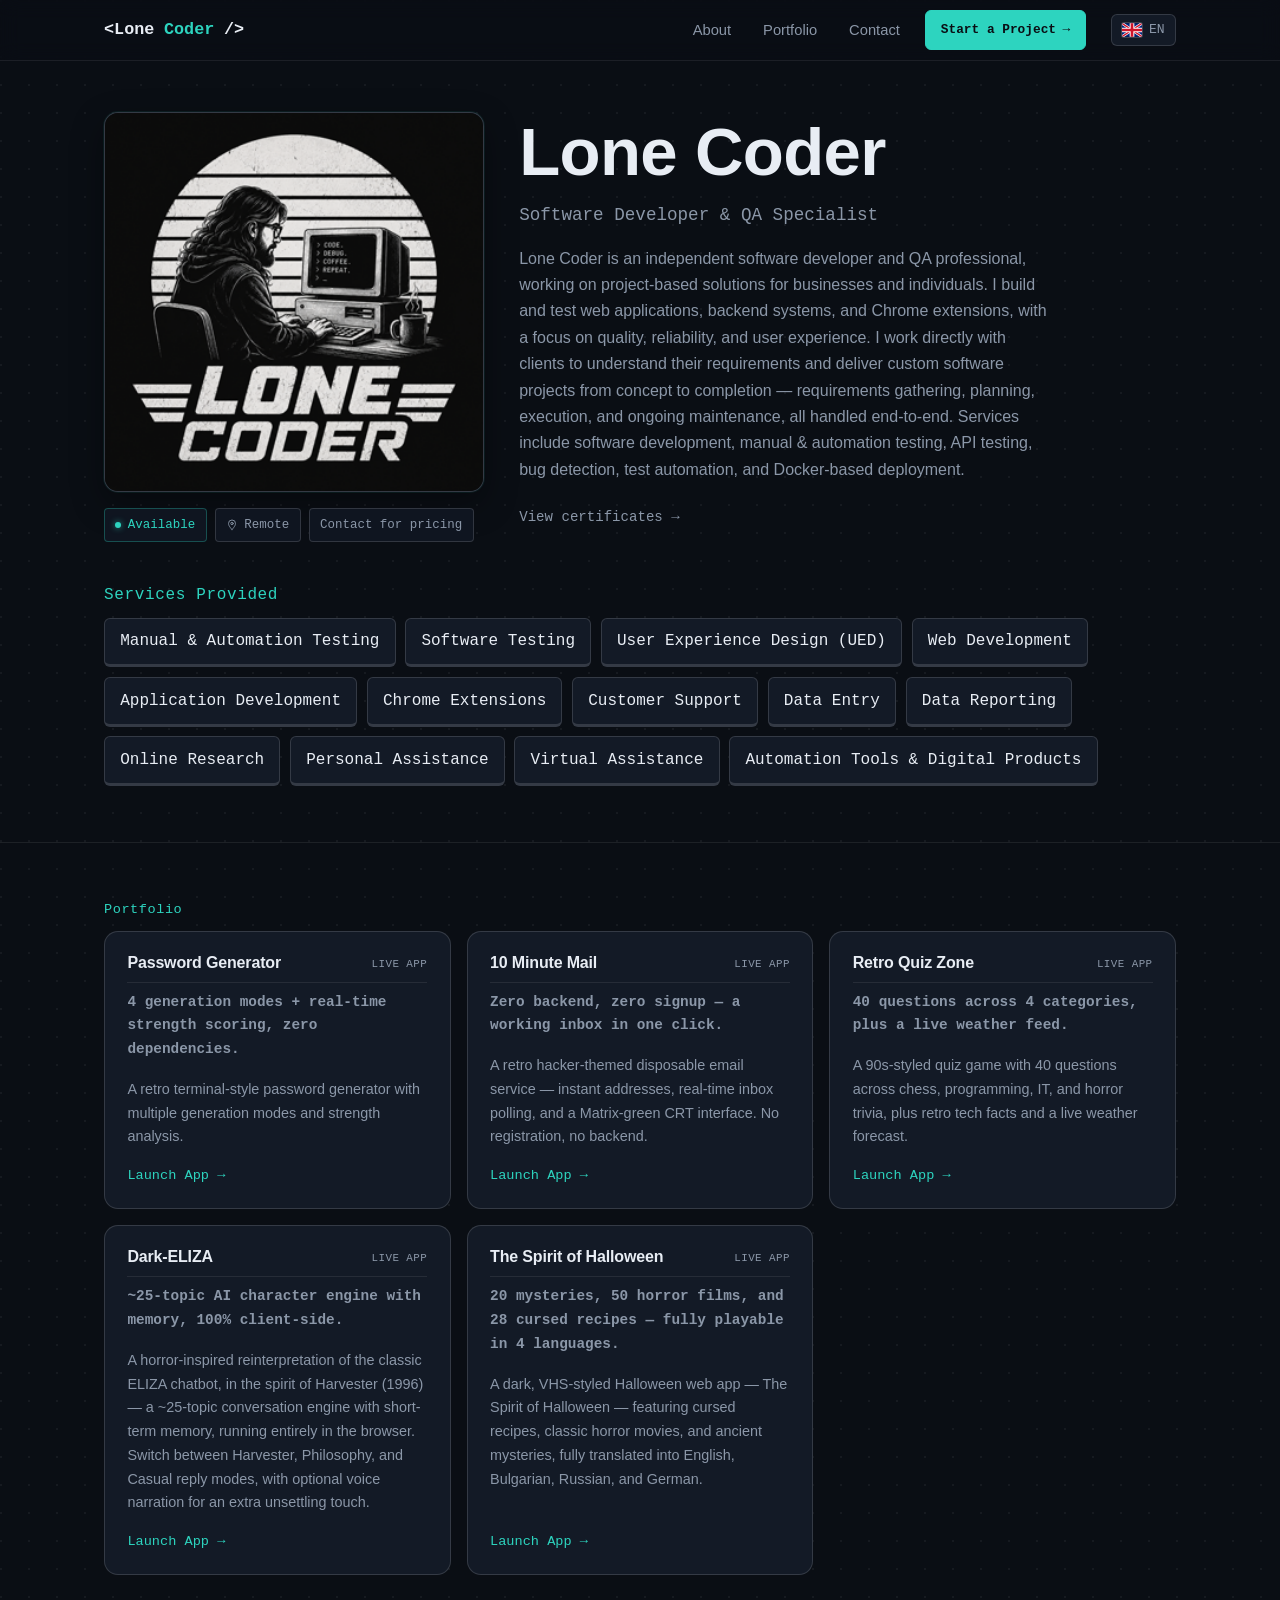
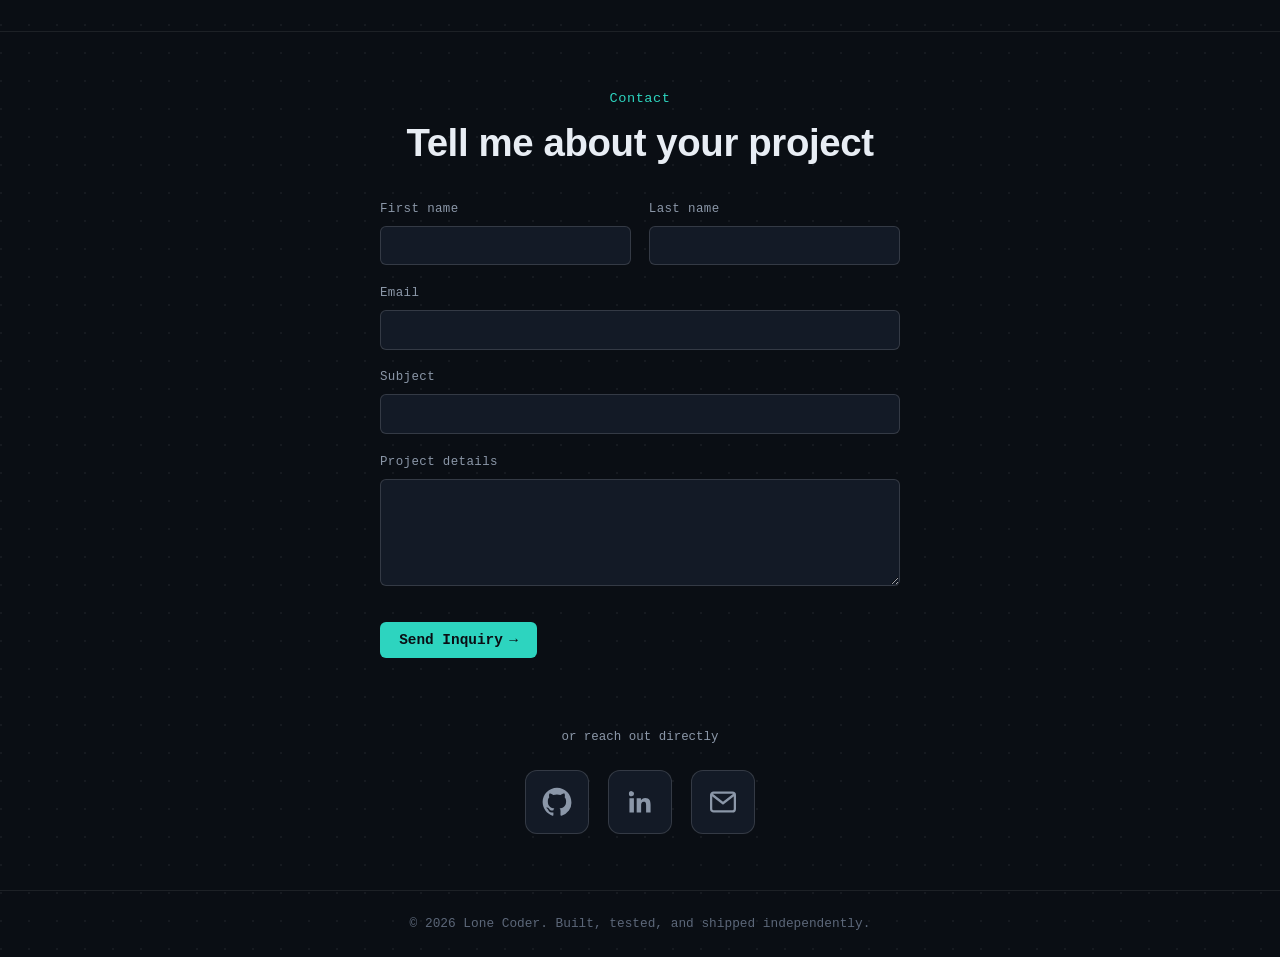
==== index.html @ 43d0682a "Lengthen Dark-ELIZA description for visual balance with other cards Co-Authored-By: Claude Sonnet 5 " ====
<!DOCTYPE html>
<html lang="en">
<head>
<meta charset="UTF-8">
<meta name="viewport" content="width=device-width, initial-scale=1.0">
<meta name="description" content="Lone Coder — self-employed software developer and QA specialist. Manual & automation testing, Chrome extensions, web applications, and custom digital products.">
<title>Lone Coder | Software Developer &amp; QA Specialist</title>
<link rel="icon" type="image/png" href="logo.png">
<link rel="stylesheet" href="style.css">
</head>
<body>

<nav class="navbar" id="navbar">
  <div class="container navbar-inner">
    <a href="#about" class="brand">
      &lt;Lone<span>Coder</span>/&gt;
    </a>
    <div class="navbar-right">
      <ul class="nav-menu" id="navMenu">
        <li><a href="#about" data-i18n="nav_about">About</a></li>
        <li><a href="#portfolio" data-i18n="nav_portfolio">Portfolio</a></li>
        <li><a href="#contact" data-i18n="nav_contact">Contact</a></li>
      </ul>
      <a href="#contact" class="btn-cta nav-cta"><span data-i18n="cta_start">Start a Project</span> &rarr;</a>
      <div class="lang-switch" id="langSwitch">
        <button type="button" class="lang-btn" id="langBtn" aria-haspopup="listbox" aria-expanded="false" data-i18n-aria="aria_lang_switch" aria-label="Change language">
          <span id="langFlag" class="flag-icon"><svg viewBox="0 0 60 40"><rect width="60" height="40" fill="#00247d"/><path d="M0,0 60,40 M60,0 0,40" stroke="#fff" stroke-width="8"/><path d="M0,0 60,40 M60,0 0,40" stroke="#cf142b" stroke-width="4"/><path d="M30,0 30,40 M0,20 60,20" stroke="#fff" stroke-width="14"/><path d="M30,0 30,40 M0,20 60,20" stroke="#cf142b" stroke-width="8"/></svg></span><span id="langCode">EN</span>
        </button>
        <ul class="lang-menu" id="langMenu" role="listbox">
          <li role="option" data-lang="en"><span class="flag-icon"><svg viewBox="0 0 60 40"><rect width="60" height="40" fill="#00247d"/><path d="M0,0 60,40 M60,0 0,40" stroke="#fff" stroke-width="8"/><path d="M0,0 60,40 M60,0 0,40" stroke="#cf142b" stroke-width="4"/><path d="M30,0 30,40 M0,20 60,20" stroke="#fff" stroke-width="14"/><path d="M30,0 30,40 M0,20 60,20" stroke="#cf142b" stroke-width="8"/></svg></span>English</li>
          <li role="option" data-lang="bg"><span class="flag-icon"><svg viewBox="0 0 60 40"><rect width="60" height="13.33" y="0" fill="#fff"/><rect width="60" height="13.33" y="13.33" fill="#00966e"/><rect width="60" height="13.34" y="26.66" fill="#d62612"/></svg></span>Български</li>
          <li role="option" data-lang="ru"><span class="flag-icon"><svg viewBox="0 0 60 40"><rect width="60" height="13.33" y="0" fill="#fff"/><rect width="60" height="13.33" y="13.33" fill="#0039a6"/><rect width="60" height="13.34" y="26.66" fill="#d52b1e"/></svg></span>Русский</li>
          <li role="option" data-lang="de"><span class="flag-icon"><svg viewBox="0 0 60 40"><rect width="60" height="13.33" y="0" fill="#000"/><rect width="60" height="13.33" y="13.33" fill="#dd0000"/><rect width="60" height="13.34" y="26.66" fill="#ffce00"/></svg></span>Deutsch</li>
        </ul>
      </div>
      <button class="hamburger" id="hamburger" aria-label="Toggle menu" aria-expanded="false" data-i18n-aria="aria_toggle_menu">
        <span></span><span></span><span></span>
      </button>
    </div>
  </div>
</nav>

<main>

  <section id="about" class="section about-top">
    <div class="container">
      <div class="about-grid">
        <div class="about-avatar-col">
          <div class="about-avatar" aria-hidden="true">
            <img src="logo.png" alt="" class="logo-mark">
          </div>
          <div class="status-row">
            <span class="status-badge status-live" data-i18n="status_available">Available</span>
            <span class="status-badge"><svg class="status-icon" viewBox="0 0 24 24" fill="none" stroke="currentColor" stroke-width="1.8" stroke-linecap="round" stroke-linejoin="round"><path d="M12 21s7-6.5 7-12a7 7 0 0 0-14 0c0 5.5 7 12 7 12z"/><circle cx="12" cy="9" r="2.4"/></svg><span data-i18n="status_remote">Remote</span></span>
            <span class="status-badge" data-i18n="status_pricing">Contact for pricing</span>
          </div>
        </div>
        <div class="about-text">
          <h1>Lone Coder</h1>
          <p class="role-subtitle" data-i18n="about_role">Software Developer &amp; QA Specialist</p>
          <p data-i18n="about_bio">Lone Coder is an independent software developer and QA professional, working on project-based solutions for businesses and individuals. I build and test web applications, backend systems, and Chrome extensions, with a focus on quality, reliability, and user experience. I work directly with clients to understand their requirements and deliver custom software projects from concept to completion &mdash; requirements gathering, planning, execution, and ongoing maintenance, all handled end-to-end. Services include software development, manual &amp; automation testing, API testing, bug detection, test automation, and Docker-based deployment.</p>
          <a href="https://rebelwithoutacause.github.io/QA_Portfolio/apps/certificates/" target="_blank" rel="noopener" class="text-link"><span data-i18n="about_certs">View certificates</span> &rarr;</a>
        </div>
      </div>

      <div class="key-block">
        <p class="eyebrow" data-i18n="services_eyebrow">Services Provided</p>
        <div class="key-row">
          <span class="key" data-i18n="service_testing">Manual &amp; Automation Testing</span>
          <span class="key" data-i18n="service_software_testing">Software Testing</span>
          <span class="key" data-i18n="service_ued">User Experience Design (UED)</span>
          <span class="key" data-i18n="service_webdev">Web Development</span>
          <span class="key" data-i18n="service_appdev">Application Development</span>
          <span class="key" data-i18n="service_chrome">Chrome Extensions</span>
          <span class="key" data-i18n="service_support">Customer Support</span>
          <span class="key" data-i18n="service_dataentry">Data Entry</span>
          <span class="key" data-i18n="service_datareport">Data Reporting</span>
          <span class="key" data-i18n="service_research">Online Research</span>
          <span class="key" data-i18n="service_personal">Personal Assistance</span>
          <span class="key" data-i18n="service_virtual">Virtual Assistance</span>
          <span class="key" data-i18n="service_automation">Automation Tools &amp; Digital Products</span>
        </div>
      </div>
    </div>
  </section>

  <section id="portfolio" class="section">
    <div class="container">
      <p class="eyebrow" data-i18n="portfolio_eyebrow">Portfolio</p>
      <div class="portfolio-grid">
        <article class="portfolio-card">
          <div class="portfolio-head">
            <h3>Password Generator</h3>
            <span class="portfolio-tag" data-i18n="portfolio_tag">Live App</span>
          </div>
          <p class="portfolio-highlight" data-i18n="p1_highlight">4 generation modes + real-time strength scoring, zero dependencies.</p>
          <p data-i18n="p1_desc">A retro terminal-style password generator with multiple generation modes and strength analysis.</p>
          <a href="https://rebelwithoutacause.github.io/QA_Portfolio/apps/password-generator/" target="_blank" rel="noopener" class="portfolio-link"><span data-i18n="portfolio_launch">Launch App</span> &rarr;</a>
        </article>
        <article class="portfolio-card">
          <div class="portfolio-head">
            <h3>10 Minute Mail</h3>
            <span class="portfolio-tag" data-i18n="portfolio_tag">Live App</span>
          </div>
          <p class="portfolio-highlight" data-i18n="p2_highlight">Zero backend, zero signup — a working inbox in one click.</p>
          <p data-i18n="p2_desc">A retro hacker-themed disposable email service — instant addresses, real-time inbox polling, and a Matrix-green CRT interface. No registration, no backend.</p>
          <a href="https://rebelwithoutacause.github.io/Side-Projects/10minMail/" target="_blank" rel="noopener" class="portfolio-link"><span data-i18n="portfolio_launch">Launch App</span> &rarr;</a>
        </article>
        <article class="portfolio-card">
          <div class="portfolio-head">
            <h3>Retro Quiz Zone</h3>
            <span class="portfolio-tag" data-i18n="portfolio_tag">Live App</span>
          </div>
          <p class="portfolio-highlight" data-i18n="p3_highlight">40 questions across 4 categories, plus a live weather feed.</p>
          <p data-i18n="p3_desc">A 90s-styled quiz game with 40 questions across chess, programming, IT, and horror trivia, plus retro tech facts and a live weather forecast.</p>
          <a href="https://rebelwithoutacause.github.io/RetroApp/BrowserG/" target="_blank" rel="noopener" class="portfolio-link"><span data-i18n="portfolio_launch">Launch App</span> &rarr;</a>
        </article>
        <article class="portfolio-card">
          <div class="portfolio-head">
            <h3>Dark-ELIZA</h3>
            <span class="portfolio-tag" data-i18n="portfolio_tag">Live App</span>
          </div>
          <p class="portfolio-highlight" data-i18n="p4_highlight">~25-topic AI character engine with memory, 100% client-side.</p>
          <p data-i18n="p4_desc">A horror-inspired reinterpretation of the classic ELIZA chatbot, in the spirit of Harvester (1996) — a ~25-topic conversation engine with short-term memory, running entirely in the browser. Switch between Harvester, Philosophy, and Casual reply modes, with optional voice narration for an extra unsettling touch.</p>
          <a href="https://rebelwithoutacause.github.io/QA_Portfolio/apps/dark-eliza/" target="_blank" rel="noopener" class="portfolio-link"><span data-i18n="portfolio_launch">Launch App</span> &rarr;</a>
        </article>
        <article class="portfolio-card">
          <div class="portfolio-head">
            <h3>The Spirit of Halloween</h3>
            <span class="portfolio-tag" data-i18n="portfolio_tag">Live App</span>
          </div>
          <p class="portfolio-highlight" data-i18n="p5_highlight">20 mysteries, 50 horror films, and 28 cursed recipes — fully playable in 4 languages.</p>
          <p data-i18n="p5_desc">A dark, VHS-styled Halloween web app — The Spirit of Halloween — featuring cursed recipes, classic horror movies, and ancient mysteries, fully translated into English, Bulgarian, Russian, and German.</p>
          <a href="https://rebelwithoutacause.github.io/HTTP-Haunted-Tome-of-Terrifying-Programs/" target="_blank" rel="noopener" class="portfolio-link"><span data-i18n="portfolio_launch">Launch App</span> &rarr;</a>
        </article>
      </div>
    </div>
  </section>

  <section id="contact" class="section">
    <div class="container">
      <p class="eyebrow contact-eyebrow" data-i18n="contact_eyebrow">Contact</p>
      <h2 class="contact-heading" data-i18n="contact_heading">Tell me about your project</h2>

      <form id="inquiryForm" class="contact-form" action="https://formspree.io/f/xljrwebg" method="POST">
        <div class="form-grid">
          <div class="form-field">
            <label for="firstName" data-i18n="form_first">First name</label>
            <input type="text" id="firstName" name="firstName" autocomplete="given-name" required>
          </div>
          <div class="form-field">
            <label for="lastName" data-i18n="form_last">Last name</label>
            <input type="text" id="lastName" name="lastName" autocomplete="family-name" required>
          </div>
        </div>
        <div class="form-field">
          <label for="email" data-i18n="form_email">Email</label>
          <input type="email" id="email" name="email" autocomplete="email" required>
        </div>
        <div class="form-field">
          <label for="subject" data-i18n="form_subject">Subject</label>
          <input type="text" id="subject" name="subject" required>
        </div>
        <div class="form-field">
          <label for="message" data-i18n="form_message">Project details</label>
          <textarea id="message" name="message" rows="5" required></textarea>
        </div>
        <input type="text" name="_gotcha" class="hp-field" tabindex="-1" autocomplete="off" aria-hidden="true">
        <div class="g-recaptcha" data-sitekey="6LcrNIctAAAAAPfXkAQgtCOuC6ahcH06RLgvAS9q" data-theme="dark"></div>
        <button type="submit" class="btn-cta"><span data-i18n="form_submit">Send Inquiry</span> &rarr;</button>
        <p class="form-status" id="formStatus" role="status" aria-live="polite"></p>
      </form>

      <p class="contact-divider" data-i18n="contact_divider">or reach out directly</p>
      <div class="contact-row">
        <a href="https://github.com/rebelwithoutacause" target="_blank" rel="noopener" class="icon-btn" aria-label="GitHub" data-i18n-aria="aria_github">
          <svg viewBox="0 0 24 24" fill="currentColor"><path d="M12 .5C5.65.5.5 5.65.5 12c0 5.08 3.29 9.39 7.86 10.91.58.1.79-.25.79-.56 0-.28-.01-1.02-.02-2-3.2.7-3.88-1.54-3.88-1.54-.52-1.33-1.28-1.69-1.28-1.69-1.04-.71.08-.7.08-.7 1.15.08 1.76 1.18 1.76 1.18 1.03 1.75 2.7 1.25 3.36.96.1-.75.4-1.25.73-1.54-2.55-.29-5.24-1.28-5.24-5.7 0-1.26.45-2.29 1.18-3.09-.12-.29-.51-1.46.11-3.05 0 0 .96-.31 3.15 1.18a10.9 10.9 0 0 1 5.74 0c2.19-1.49 3.15-1.18 3.15-1.18.62 1.59.23 2.76.11 3.05.74.8 1.18 1.83 1.18 3.09 0 4.43-2.69 5.41-5.25 5.69.41.36.78 1.07.78 2.16 0 1.56-.01 2.82-.01 3.2 0 .31.21.67.8.56A10.52 10.52 0 0 0 23.5 12c0-6.35-5.15-11.5-11.5-11.5z"/></svg>
        </a>
        <a href="https://www.linkedin.com/company/lone-coder/?viewAsMember=true" target="_blank" rel="noopener" class="icon-btn" aria-label="LinkedIn" data-i18n-aria="aria_linkedin">
          <svg viewBox="0 0 24 24" fill="currentColor"><path d="M20.45 20.45h-3.56v-5.57c0-1.33-.02-3.03-1.85-3.03-1.85 0-2.14 1.45-2.14 2.94v5.66H9.34V9h3.42v1.56h.05c.48-.9 1.64-1.85 3.38-1.85 3.61 0 4.28 2.38 4.28 5.47v6.27zM5.34 7.43a2.07 2.07 0 1 1 0-4.13 2.07 2.07 0 0 1 0 4.13zM7.12 20.45H3.56V9h3.56v11.45z"/></svg>
        </a>
        <div class="email-btn-wrap">
          <button type="button" class="icon-btn" id="emailBtn" aria-label="Copy email address" data-i18n-aria="aria_copy_email">
            <svg viewBox="0 0 24 24" fill="none" stroke="currentColor" stroke-width="1.8" stroke-linecap="round" stroke-linejoin="round"><rect x="2.5" y="4.5" width="19" height="15" rx="2"/><path d="m3 6 9 7 9-7"/></svg>
          </button>
          <span class="email-reveal" id="emailReveal" aria-live="polite"></span>
        </div>
      </div>
    </div>
  </section>

</main>

<footer class="footer">
  <div class="container">
    <p data-i18n="footer_text">&copy; 2026 Lone Coder. Built, tested, and shipped independently.</p>
  </div>
</footer>

<script src="https://www.google.com/recaptcha/api.js" async defer></script>
<script src="i18n.js"></script>
<script src="script.js"></script>
</body>
</html>
---- style.css ----
*{ margin:0; padding:0; box-sizing:border-box; }

:root{
  --bg:#0a0e14;
  --bg-elevated:#0f1520;
  --bg-card:#131a26;
  --text:#e8edf4;
  --text-dim:#8b97a8;
  --accent:#2dd4bf;
  --accent-hover:#5eead4;
  --border:rgba(255,255,255,.08);
  --border-strong:rgba(255,255,255,.14);

  --font-main:"Segoe UI", "Helvetica Neue", Arial, sans-serif;
  --font-mono:Consolas, "Courier New", monospace;
}

html{ scroll-behavior:smooth; }

body{
  background-color:var(--bg);
  background-image:
    radial-gradient(circle at 1px 1px, rgba(255,255,255,.05) 1px, transparent 0);
  background-size:28px 28px;
  color:var(--text);
  font-family:var(--font-main);
  line-height:1.65;
  font-size:16px;
}

h1,h2,h3{ font-family:var(--font-main); font-weight:700; line-height:1.2; letter-spacing:-.01em; text-wrap:balance; }
h1{ font-size:clamp(2.6rem,6vw,4.2rem); }
h2{ font-size:clamp(1.8rem,3.4vw,2.4rem); }
h3{ font-size:1.15rem; }

a{ color:var(--accent); text-decoration:none; transition:color .2s ease; }
a:hover{ color:var(--accent-hover); }

.container{ max-width:1120px; margin:0 auto; padding:0 1.5rem; }

.eyebrow{
  font-family:var(--font-mono);
  color:var(--accent);
  font-size:.85rem;
  letter-spacing:.04em;
  margin-bottom:.6rem;
}

/* ---------- navbar ---------- */
.navbar{
  position:fixed; top:0; left:0; right:0; z-index:100;
  background:rgba(10,14,20,.85);
  backdrop-filter:blur(10px);
  border-bottom:1px solid var(--border);
}
.navbar-inner{ display:flex; align-items:center; justify-content:space-between; height:60px; }
.navbar-right{ display:flex; align-items:center; gap:1.6rem; }
.brand{
  display:flex;
  align-items:center;
  gap:.6rem;
  font-family:var(--font-mono);
  font-weight:700;
  font-size:1.05rem;
  color:var(--text);
}
.brand span{ color:var(--accent); }
.brand:hover{ color:var(--text); }

.nav-menu{ list-style:none; display:flex; gap:2rem; }
.nav-menu a{ color:var(--text-dim); font-size:.92rem; }
.nav-menu a:hover{ color:var(--text); }

.hamburger{
  display:none; flex-direction:column; gap:5px;
  background:none; border:none; cursor:pointer; padding:.4rem;
}
.hamburger span{ width:22px; height:2px; background:var(--text); display:block; transition:transform .25s ease, opacity .25s ease; }
.hamburger[aria-expanded="true"] span:nth-child(1){ transform:translateY(7px) rotate(45deg); }
.hamburger[aria-expanded="true"] span:nth-child(2){ opacity:0; }
.hamburger[aria-expanded="true"] span:nth-child(3){ transform:translateY(-7px) rotate(-45deg); }

/* ---------- sections ---------- */
.section{ padding:3.5rem 0; border-bottom:1px solid var(--border); }
.section-alt{ background:var(--bg-elevated); }

/* ---------- about ---------- */
.about-top{ padding-top:7rem; }
.role-subtitle{
  font-family:var(--font-mono);
  color:var(--text-dim);
  font-size:1.1rem;
  margin:.5rem 0 1rem;
}
.about-grid{
  display:grid;
  grid-template-columns:380px 1fr;
  gap:2.2rem;
  align-items:start;
}
.about-avatar-col{ display:flex; flex-direction:column; gap:1rem; }
.about-avatar{
  width:380px; height:380px;
  border:1px solid var(--border-strong);
  border-radius:14px;
  background:var(--bg-card);
  overflow:hidden;
  box-shadow:0 0 0 1px rgba(45,212,191,.08), 0 12px 32px rgba(0,0,0,.35);
}
.logo-mark{
  width:100%;
  height:100%;
  object-fit:cover;
  display:block;
}
.about-text p{ color:var(--text-dim); margin-bottom:1rem; max-width:60ch; }
.about-text p:last-child{ margin-bottom:0; }

.about-actions{ display:flex; flex-wrap:wrap; align-items:center; gap:1.4rem; margin-top:.6rem; }
.about-actions .text-link{ margin-top:0; }
.btn-cta{
  display:inline-flex; align-items:center; gap:.4rem;
  font-family:var(--font-mono); font-weight:700; font-size:.9rem;
  color:var(--bg); background:var(--accent);
  border:1px solid var(--accent);
  border-radius:6px;
  padding:.65rem 1.2rem;
  transition:background .2s ease, border-color .2s ease, transform .2s ease;
}
.btn-cta:hover{ background:var(--accent-hover); border-color:var(--accent-hover); color:var(--bg); transform:translateY(-2px); }
.nav-cta{ font-size:.8rem; padding:.5rem .9rem; }

.lang-switch{ position:relative; }
.lang-btn{
  display:flex; align-items:center; gap:.4rem;
  font-family:var(--font-mono); font-size:.82rem; color:var(--text-dim);
  background:var(--bg-card); border:1px solid var(--border-strong); border-radius:6px;
  padding:.45rem .65rem; cursor:pointer;
  transition:border-color .2s ease, color .2s ease;
}
.lang-btn:hover{ border-color:var(--accent); color:var(--accent); }
.lang-menu{
  position:absolute; top:calc(100% + .5rem); right:0;
  min-width:160px; list-style:none;
  background:var(--bg-elevated); border:1px solid var(--border-strong); border-radius:8px;
  padding:.4rem; z-index:50;
  opacity:0; visibility:hidden; transform:translateY(-6px);
  transition:opacity .15s ease, transform .15s ease, visibility .15s ease;
}
.lang-menu.active{ opacity:1; visibility:visible; transform:translateY(0); }
.lang-menu li{
  display:flex; align-items:center; gap:.6rem;
  font-family:var(--font-mono); font-size:.85rem; color:var(--text-dim);
  padding:.55rem .65rem; border-radius:5px; cursor:pointer;
}
.flag-icon{ display:inline-flex; flex-shrink:0; width:20px; height:14px; border-radius:2px; overflow:hidden; box-shadow:0 0 0 1px rgba(255,255,255,.18); }
.flag-icon svg{ width:100%; height:100%; display:block; }
.lang-menu li .flag-icon{ width:22px; height:15px; }
.lang-menu li:hover{ background:var(--bg-card); color:var(--text); }
.lang-menu li.active{ color:var(--accent); }

.status-row{ display:flex; flex-wrap:wrap; gap:.5rem; }
.status-badge{
  display:inline-flex;
  align-items:center;
  gap:.4rem;
  font-family:var(--font-mono);
  font-size:.78rem;
  color:var(--text-dim);
  border:1px solid var(--border-strong);
  background:var(--bg-elevated);
  padding:.35rem .65rem;
  border-radius:4px;
}
.status-icon{ width:12px; height:12px; flex-shrink:0; }
.status-badge.status-live{ color:var(--accent); border-color:rgba(45,212,191,.3); }
.status-badge.status-live::before{
  content:'';
  width:6px; height:6px;
  border-radius:50%;
  background:var(--accent);
  box-shadow:0 0 6px rgba(45,212,191,.7);
}

.text-link{
  display:inline-block;
  margin-top:.4rem;
  font-family:var(--font-mono);
  font-size:.88rem;
  color:var(--text-dim);
  border-bottom:1px solid transparent;
}
.text-link:hover{ color:var(--accent); border-bottom-color:var(--accent); }

/* ---------- services provided (keycap tags) ---------- */
.key-block{ margin-top:2.5rem; }
.key-block .eyebrow{ font-size:1rem; }
.key-row{ display:flex; flex-wrap:wrap; gap:.6rem; }
.key{
  font-family:var(--font-mono);
  font-size:1rem;
  color:var(--text);
  background:var(--bg-card);
  border:1px solid var(--border-strong);
  border-bottom:3px solid var(--border-strong);
  border-radius:6px;
  padding:.6rem .95rem;
  transition:transform .12s ease, border-bottom-width .12s ease, margin-top .12s ease;
}
.key:hover{
  border-color:var(--accent);
  border-bottom-color:var(--accent);
  transform:translateY(1px);
  border-bottom-width:1px;
  margin-top:2px;
}

/* ---------- contact ---------- */
.contact-eyebrow{ text-align:center; }
.contact-heading{ text-align:center; margin-bottom:2rem; }

.contact-form{ max-width:520px; margin:0 auto; display:flex; flex-direction:column; gap:1.1rem; }
.form-grid{ display:grid; grid-template-columns:1fr 1fr; gap:1.1rem; }
.form-field{ display:flex; flex-direction:column; gap:.4rem; }
.form-field label{
  font-family:var(--font-mono); font-size:.78rem; color:var(--text-dim); letter-spacing:.03em;
}
.form-field input, .form-field textarea{
  font-family:var(--font-main); font-size:.95rem; color:var(--text);
  background:var(--bg-card);
  border:1px solid var(--border-strong); border-radius:6px;
  padding:.65rem .8rem;
  resize:vertical;
  transition:border-color .2s ease;
}
.form-field input:focus, .form-field textarea:focus{ outline:none; border-color:var(--accent); }
.hp-field{ position:absolute; left:-9999px; width:1px; height:1px; opacity:0; }
.contact-form .btn-cta{ align-self:flex-start; border:none; cursor:pointer; }
.form-status{ font-family:var(--font-mono); font-size:.82rem; color:var(--text-dim); min-height:1.2em; }
.form-status.success{ color:var(--accent); }
.form-status.error{ color:#f87171; }

.contact-divider{
  text-align:center; max-width:520px; margin:2.2rem auto 1.4rem;
  font-family:var(--font-mono); font-size:.78rem; color:var(--text-dim);
}
.contact-row{ display:flex; align-items:center; justify-content:center; gap:1.2rem; }
.email-btn-wrap{ position:relative; display:flex; align-items:center; }
.icon-btn{
  display:flex; align-items:center; justify-content:center;
  width:64px; height:64px;
  border:1px solid var(--border-strong);
  border-radius:12px;
  background:var(--bg-card);
  color:var(--text-dim);
  cursor:pointer;
  transition:border-color .2s ease, color .2s ease, transform .2s ease;
}
.icon-btn svg{ width:30px; height:30px; }
.icon-btn:hover{ border-color:var(--accent); color:var(--accent); transform:translateY(-2px); }
.email-reveal{
  position:absolute; left:calc(100% + .8rem); top:50%; transform:translateY(-50%);
  font-family:var(--font-mono); font-size:.82rem; color:var(--accent);
  white-space:nowrap;
  opacity:0; pointer-events:none;
  transition:opacity .2s ease;
}
.email-reveal.visible{ opacity:1; }

/* ---------- portfolio ---------- */
.portfolio-grid{ display:grid; grid-template-columns:repeat(auto-fit,minmax(260px,1fr)); gap:1rem; }
.portfolio-card{
  display:flex;
  flex-direction:column;
  border:1px solid var(--border-strong);
  border-radius:14px;
  padding:1.3rem 1.4rem;
  background:var(--bg-card);
  transition:border-color .2s ease, transform .2s ease, box-shadow .2s ease;
}
.portfolio-card:hover{
  border-color:var(--accent);
  transform:translateY(-3px);
  box-shadow:0 10px 24px rgba(0,0,0,.3);
}
.portfolio-card.placeholder{ border-style:dashed; }
.portfolio-head{
  display:flex; justify-content:space-between; align-items:flex-start; gap:.8rem;
  margin-bottom:.5rem;
  padding-bottom:.5rem;
  border-bottom:1px solid var(--border);
}
.portfolio-head h3{ font-size:1rem; }
.portfolio-tag{
  font-family:var(--font-mono);
  font-size:.68rem;
  letter-spacing:.04em;
  text-transform:uppercase;
  color:var(--text-dim);
  white-space:nowrap;
  padding-top:.2rem;
}
.portfolio-highlight{ font-family:var(--font-mono); font-weight:700; font-size:.78rem; color:var(--accent); margin-bottom:.6rem; }
.portfolio-card p{ color:var(--text-dim); font-size:.9rem; margin-bottom:1rem; }
.portfolio-link{ font-family:var(--font-mono); font-size:.85rem; margin-top:auto; }
.portfolio-link.muted{ color:var(--text-dim); }

/* ---------- footer ---------- */
.footer{ padding:1.4rem 0; }
.footer p{ font-family:var(--font-mono); font-size:.8rem; color:var(--text-dim); text-align:center; margin-bottom:.4rem; }
.footer p:last-child{ margin-bottom:0; color:#5c6779; }
.footer a{ color:var(--text-dim); }
.footer a:hover{ color:var(--accent); }

/* ---------- responsive ---------- */
@media (max-width:900px){
  .nav-menu{
    position:fixed; top:64px; left:0; right:0;
    background:var(--bg-elevated);
    border-bottom:1px solid var(--border);
    flex-direction:column; gap:0;
    padding:.5rem 0;
    transform:translateY(-8px);
    opacity:0; visibility:hidden;
    transition:opacity .2s ease, transform .2s ease, visibility .2s ease;
  }
  .nav-menu.active{ opacity:1; visibility:visible; transform:translateY(0); }
  .nav-menu li{ width:100%; }
  .nav-menu a{ display:block; padding:.9rem 1.5rem; }
  .hamburger{ display:flex; }
  .navbar-right{ gap:.9rem; }
}

@media (max-width:700px){
  .about-top{ padding-top:5.5rem; }
  .about-grid{ grid-template-columns:1fr; }
  .about-avatar{ width:260px; height:260px; }
}

@media (max-width:480px){
  .nav-cta{ font-size:.72rem; padding:.42rem .7rem; }
  .form-grid{ grid-template-columns:1fr; }
  .g-recaptcha{ transform:scale(.87); transform-origin:left top; }
  .navbar-right{ gap:.5rem; }
  .lang-btn{ padding:.4rem .5rem; }
  #langCode{ display:none; }
  .lang-menu{ right:auto; left:0; }
}
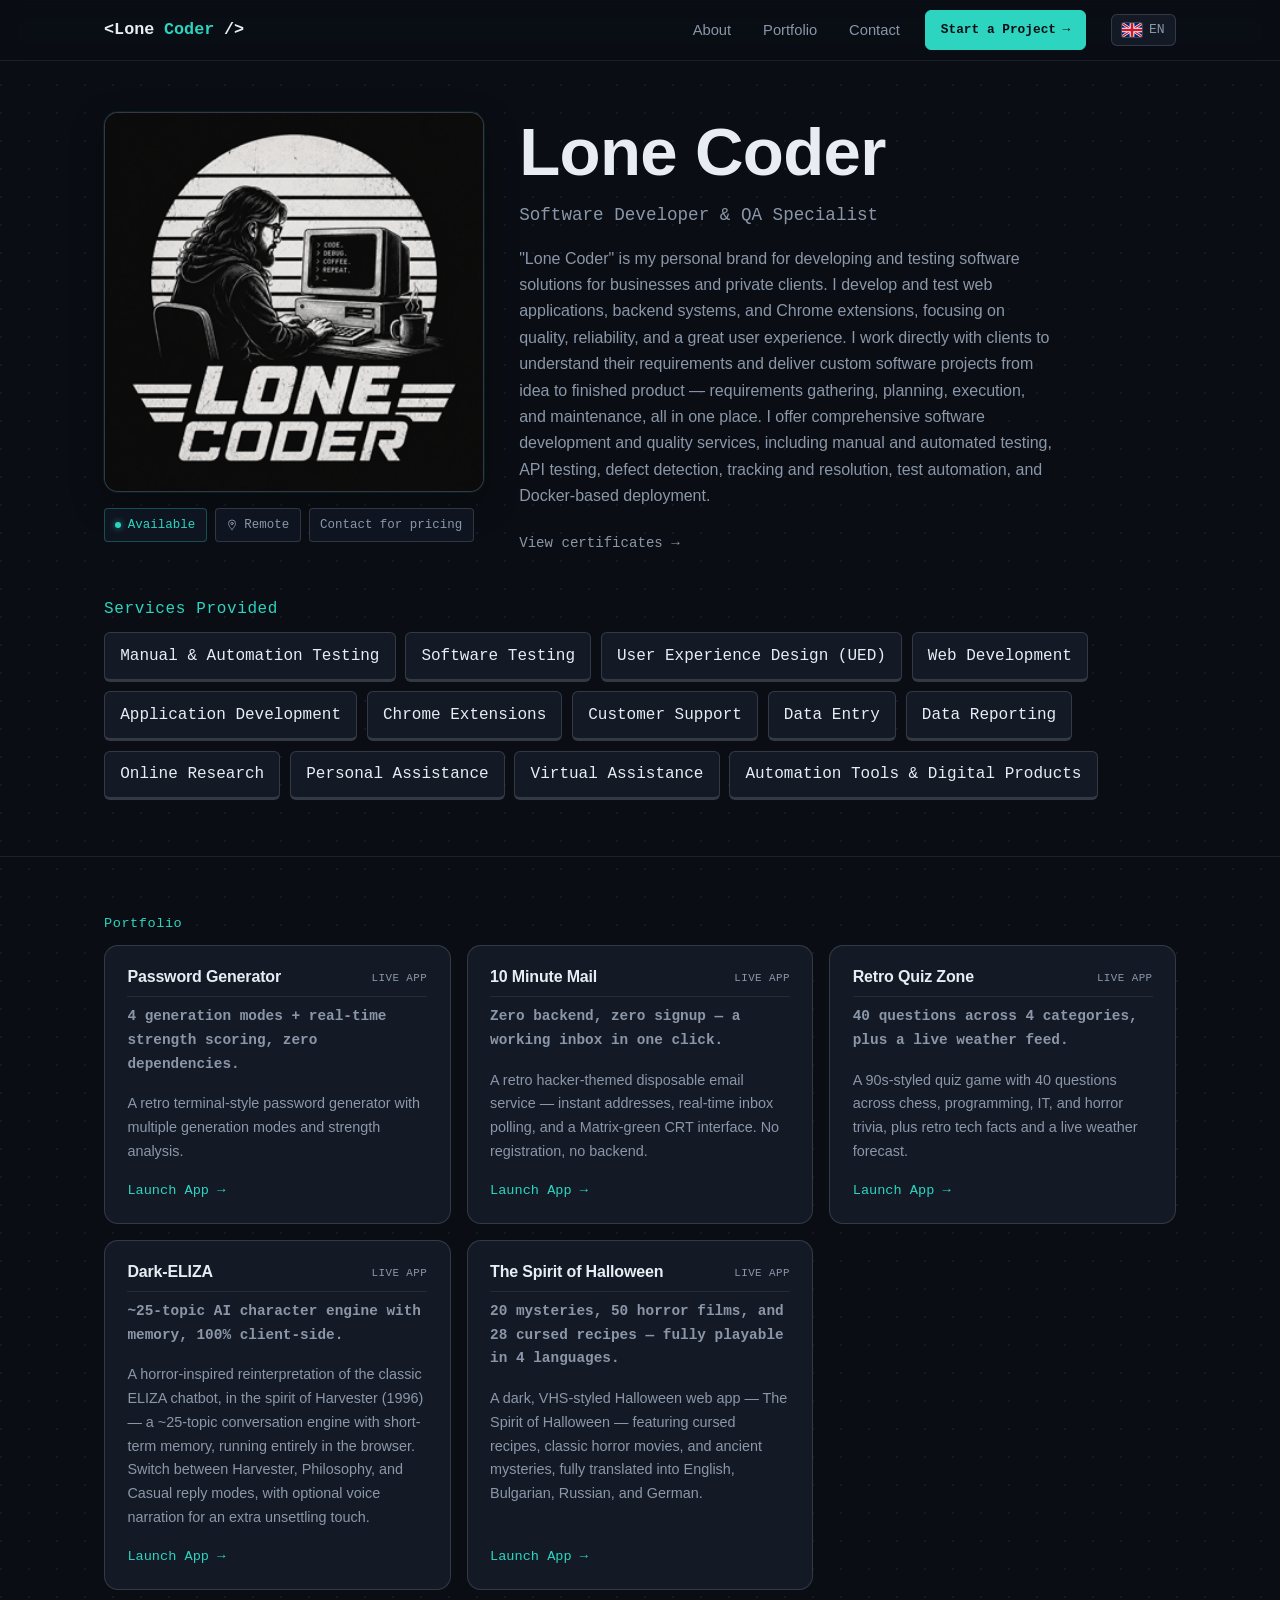
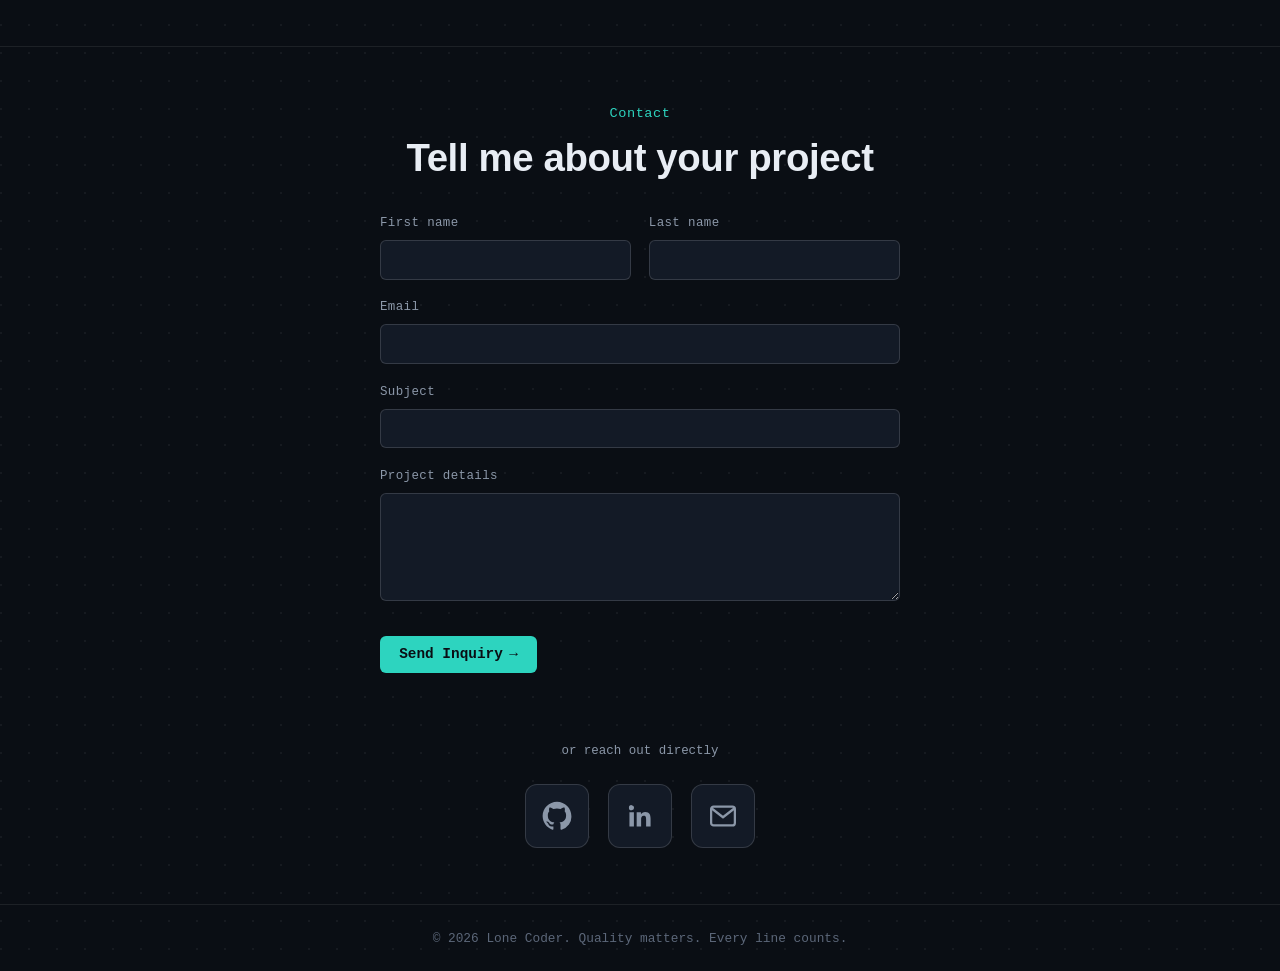
==== commit c85a9ca2: "Replace footer tagline with "Quality matters. Every line counts." Applied across EN, BG, RU, DE tran" ====
--- a/index.html
+++ b/index.html
@@ -193,7 +193,7 @@
 
 <footer class="footer">
   <div class="container">
-    <p data-i18n="footer_text">&copy; 2026 Lone Coder. Built, tested, and shipped independently.</p>
+    <p data-i18n="footer_text">&copy; 2026 Lone Coder. Quality matters. Every line counts.</p>
   </div>
 </footer>
 
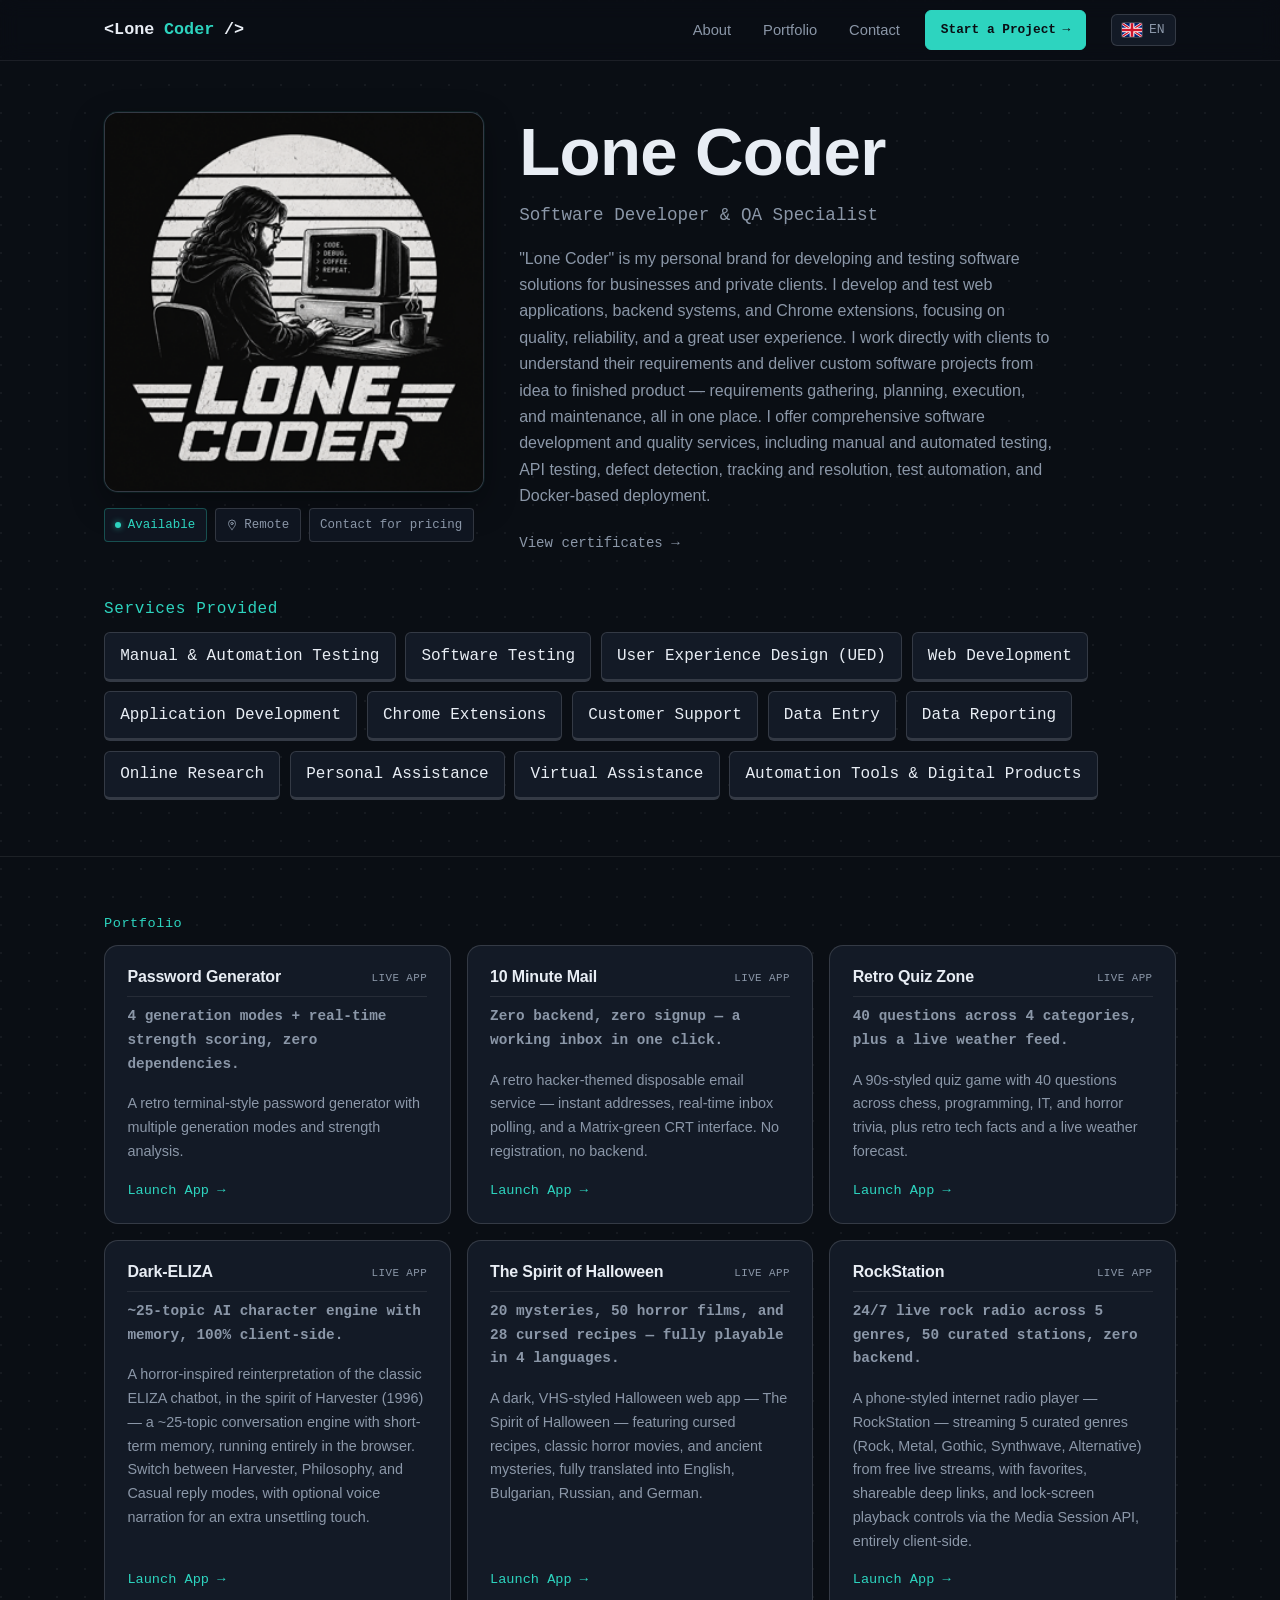
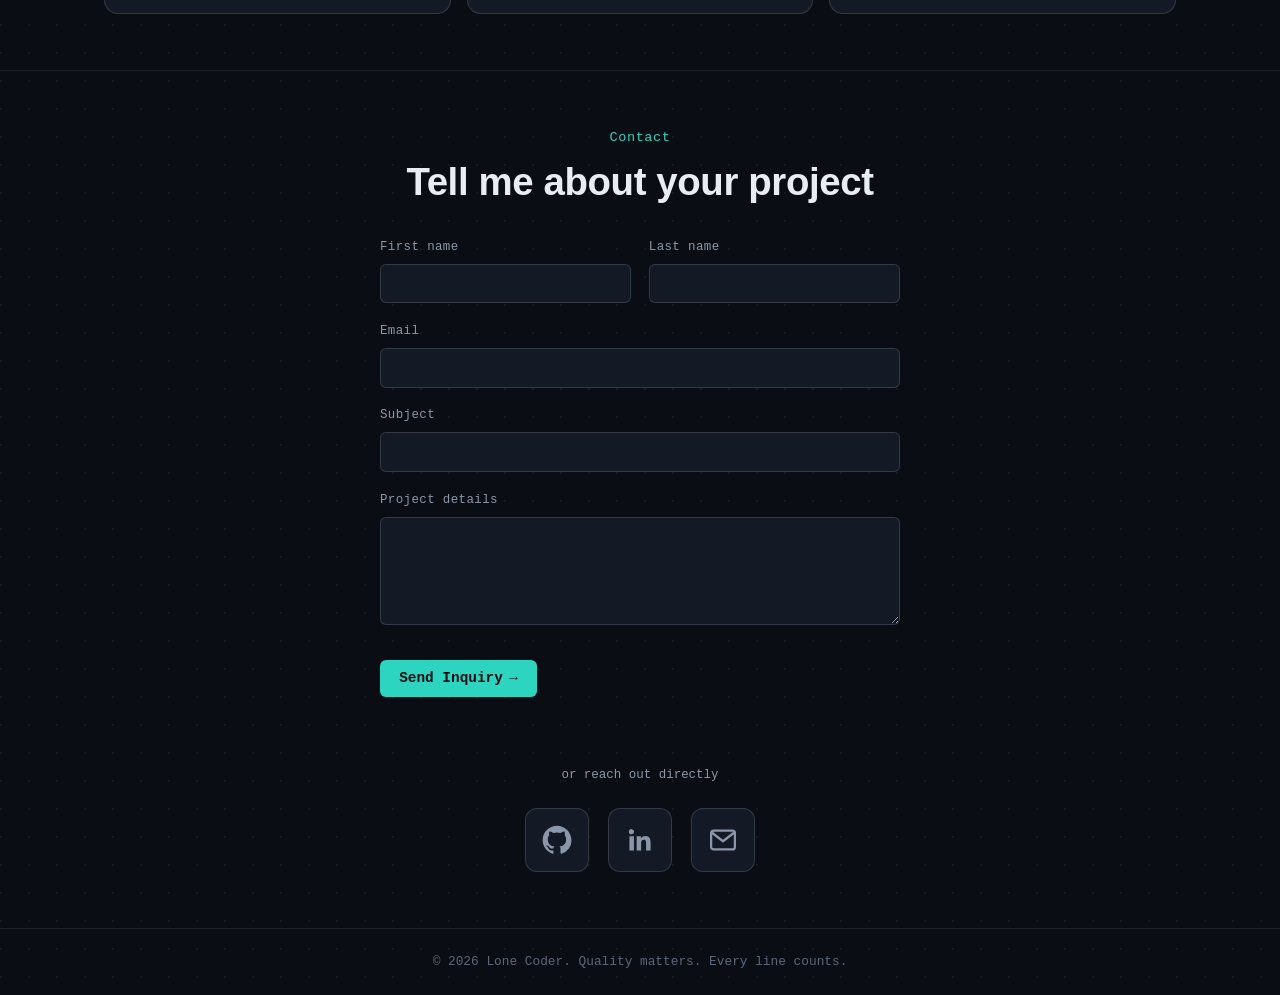
==== commit bdfdaf9a: "Add RockStation to portfolio Adds a sixth portfolio card for RockStation (24/7 rock radio web app) w" ====
--- a/index.html
+++ b/index.html
@@ -5,8 +5,19 @@
 <meta name="viewport" content="width=device-width, initial-scale=1.0">
 <meta name="description" content="Lone Coder — self-employed software developer and QA specialist. Manual & automation testing, Chrome extensions, web applications, and custom digital products.">
 <title>Lone Coder | Software Developer &amp; QA Specialist</title>
+<link rel="canonical" href="https://lonecoder.nsh.one/">
 <link rel="icon" type="image/png" href="logo.png">
 <link rel="stylesheet" href="style.css">
+
+<meta property="og:type" content="website">
+<meta property="og:url" content="https://lonecoder.nsh.one/">
+<meta property="og:title" content="Lone Coder | Software Developer &amp; QA Specialist">
+<meta property="og:description" content="Lone Coder — self-employed software developer and QA specialist. Manual & automation testing, Chrome extensions, web applications, and custom digital products.">
+<meta property="og:image" content="https://lonecoder.nsh.one/logo.png">
+<meta name="twitter:card" content="summary">
+<meta name="twitter:title" content="Lone Coder | Software Developer &amp; QA Specialist">
+<meta name="twitter:description" content="Lone Coder — self-employed software developer and QA specialist. Manual & automation testing, Chrome extensions, web applications, and custom digital products.">
+<meta name="twitter:image" content="https://lonecoder.nsh.one/logo.png">
 </head>
 <body>
 
@@ -20,6 +31,7 @@
         <li><a href="#about" data-i18n="nav_about">About</a></li>
         <li><a href="#portfolio" data-i18n="nav_portfolio">Portfolio</a></li>
         <li><a href="#contact" data-i18n="nav_contact">Contact</a></li>
+        <li class="nav-menu-cta"><a href="#contact" class="btn-cta"><span data-i18n="cta_start">Start a Project</span> &rarr;</a></li>
       </ul>
       <a href="#contact" class="btn-cta nav-cta"><span data-i18n="cta_start">Start a Project</span> &rarr;</a>
       <div class="lang-switch" id="langSwitch">
@@ -133,6 +145,15 @@
           <p data-i18n="p5_desc">A dark, VHS-styled Halloween web app — The Spirit of Halloween — featuring cursed recipes, classic horror movies, and ancient mysteries, fully translated into English, Bulgarian, Russian, and German.</p>
           <a href="https://rebelwithoutacause.github.io/HTTP-Haunted-Tome-of-Terrifying-Programs/" target="_blank" rel="noopener" class="portfolio-link"><span data-i18n="portfolio_launch">Launch App</span> &rarr;</a>
         </article>
+        <article class="portfolio-card">
+          <div class="portfolio-head">
+            <h3>RockStation</h3>
+            <span class="portfolio-tag" data-i18n="portfolio_tag">Live App</span>
+          </div>
+          <p class="portfolio-highlight" data-i18n="p6_highlight">24/7 live rock radio across 5 genres, 50 curated stations, zero backend.</p>
+          <p data-i18n="p6_desc">A phone-styled internet radio player — RockStation — streaming 5 curated genres (Rock, Metal, Gothic, Synthwave, Alternative) from free live streams, with favorites, shareable deep links, and lock-screen playback controls via the Media Session API, entirely client-side.</p>
+          <a href="https://rockstation.web.app" target="_blank" rel="noopener" class="portfolio-link"><span data-i18n="portfolio_launch">Launch App</span> &rarr;</a>
+        </article>
       </div>
     </div>
   </section>
--- a/style.css
+++ b/style.css
@@ -70,6 +70,7 @@
 .nav-menu{ list-style:none; display:flex; gap:2rem; }
 .nav-menu a{ color:var(--text-dim); font-size:.92rem; }
 .nav-menu a:hover{ color:var(--text); }
+.nav-menu-cta{ display:none; }
 
 .hamburger{
   display:none; flex-direction:column; gap:5px;
@@ -329,20 +330,29 @@
   .nav-menu a{ display:block; padding:.9rem 1.5rem; }
   .hamburger{ display:flex; }
   .navbar-right{ gap:.9rem; }
+  .nav-cta{ display:none; }
+  .nav-menu-cta{ display:block; padding:.4rem 1.5rem .9rem; }
+  .nav-menu-cta .btn-cta{
+    display:inline-flex; width:100%; justify-content:center;
+    padding:.65rem 1.2rem; font-size:.9rem; color:var(--bg);
+  }
+  .nav-menu-cta .btn-cta:hover{ color:var(--bg); }
 }
 
 @media (max-width:700px){
   .about-top{ padding-top:5.5rem; }
   .about-grid{ grid-template-columns:1fr; }
   .about-avatar{ width:260px; height:260px; }
+  .about-text{ order:1; }
+  .about-avatar-col{ order:2; }
 }
 
 @media (max-width:480px){
-  .nav-cta{ font-size:.72rem; padding:.42rem .7rem; }
+  .portfolio-head{ flex-direction:column; align-items:flex-start; gap:.3rem; }
+  .portfolio-tag{ padding-top:0; }
   .form-grid{ grid-template-columns:1fr; }
   .g-recaptcha{ transform:scale(.87); transform-origin:left top; }
   .navbar-right{ gap:.5rem; }
   .lang-btn{ padding:.4rem .5rem; }
   #langCode{ display:none; }
-  .lang-menu{ right:auto; left:0; }
-}
+}
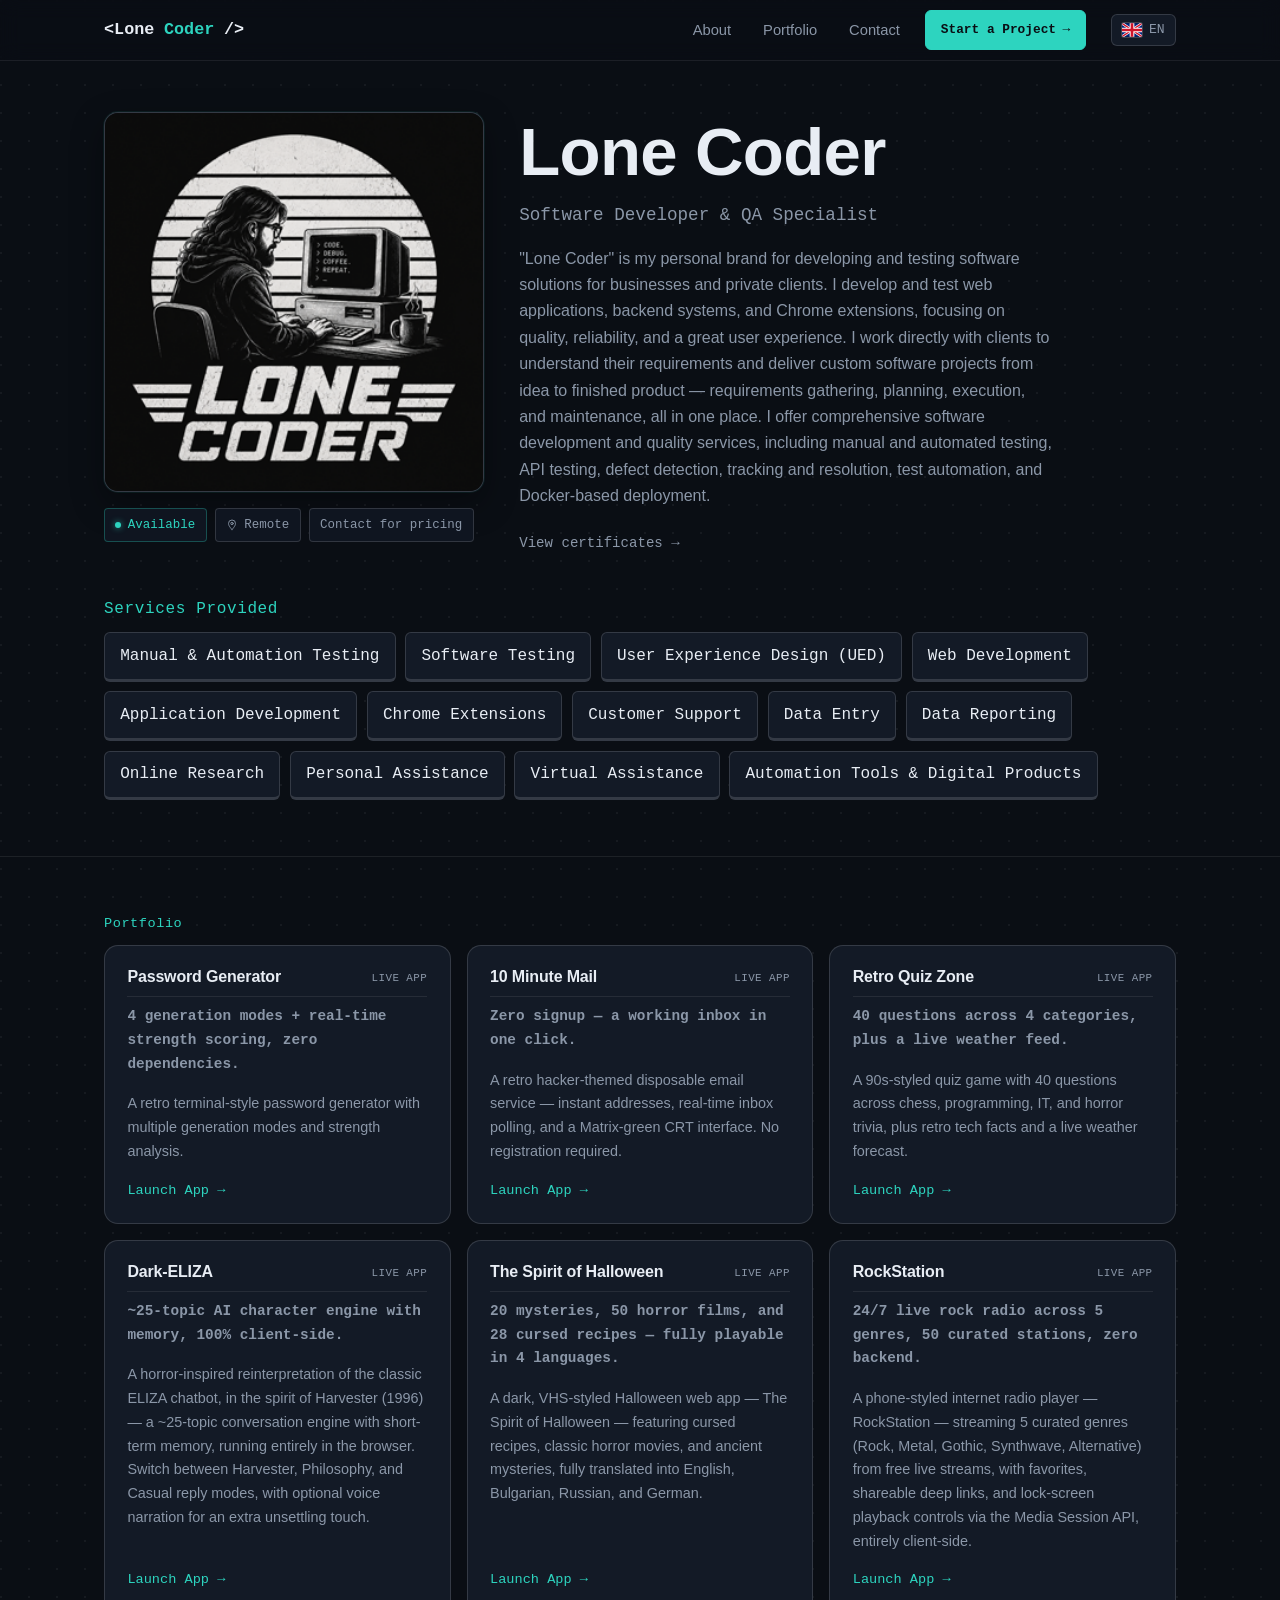
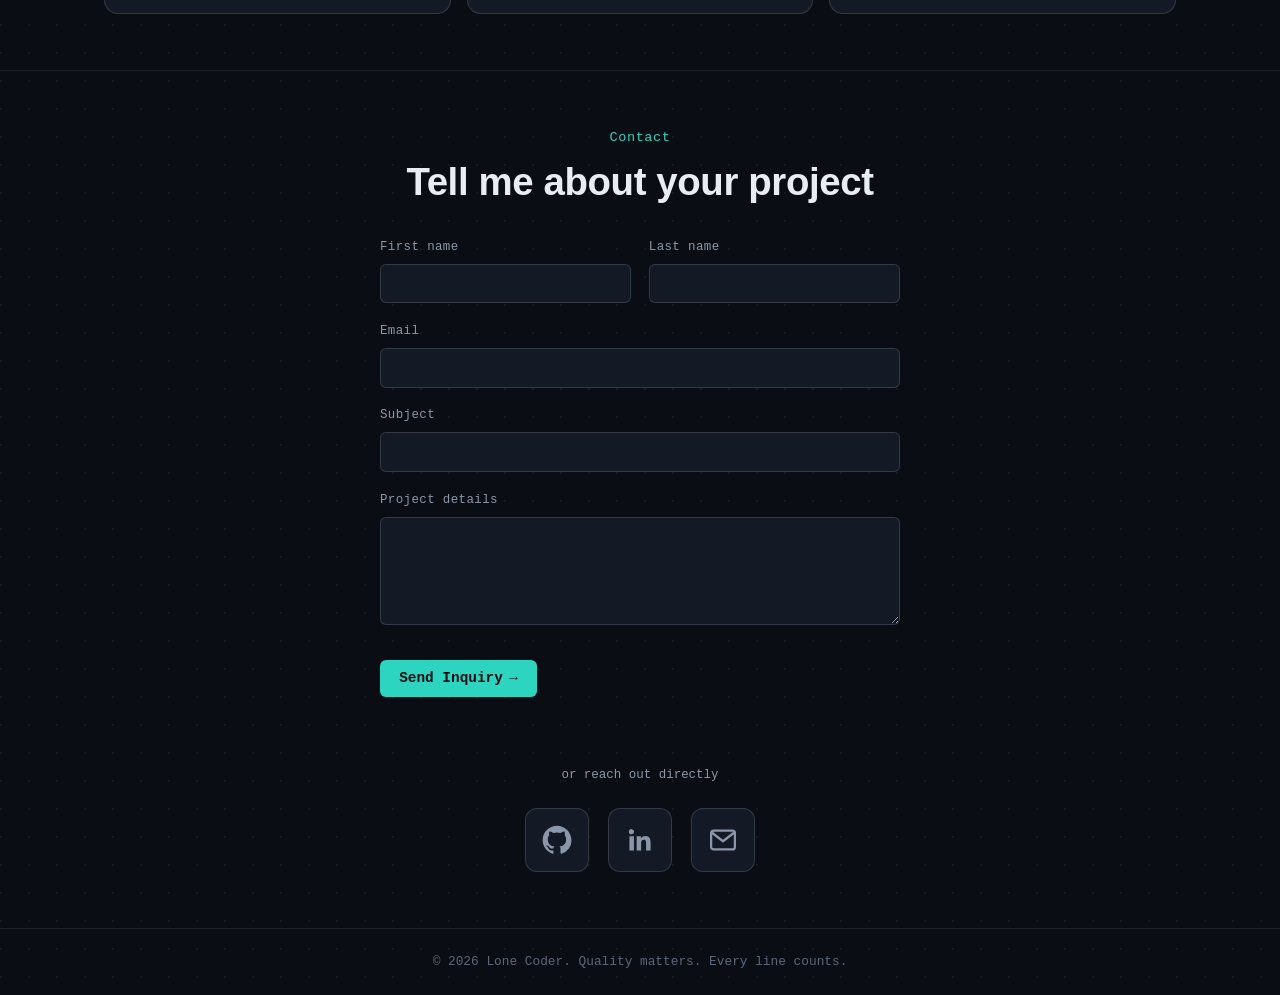
==== commit b7f2dbaf: "Remove inaccurate zero-backend claim from 10 Minute Mail description Co-Authored-By: Claude Sonnet 5" ====
--- a/index.html
+++ b/index.html
@@ -114,8 +114,8 @@
             <h3>10 Minute Mail</h3>
             <span class="portfolio-tag" data-i18n="portfolio_tag">Live App</span>
           </div>
-          <p class="portfolio-highlight" data-i18n="p2_highlight">Zero backend, zero signup — a working inbox in one click.</p>
-          <p data-i18n="p2_desc">A retro hacker-themed disposable email service — instant addresses, real-time inbox polling, and a Matrix-green CRT interface. No registration, no backend.</p>
+          <p class="portfolio-highlight" data-i18n="p2_highlight">Zero signup — a working inbox in one click.</p>
+          <p data-i18n="p2_desc">A retro hacker-themed disposable email service — instant addresses, real-time inbox polling, and a Matrix-green CRT interface. No registration required.</p>
           <a href="https://rebelwithoutacause.github.io/Side-Projects/10minMail/" target="_blank" rel="noopener" class="portfolio-link"><span data-i18n="portfolio_launch">Launch App</span> &rarr;</a>
         </article>
         <article class="portfolio-card">
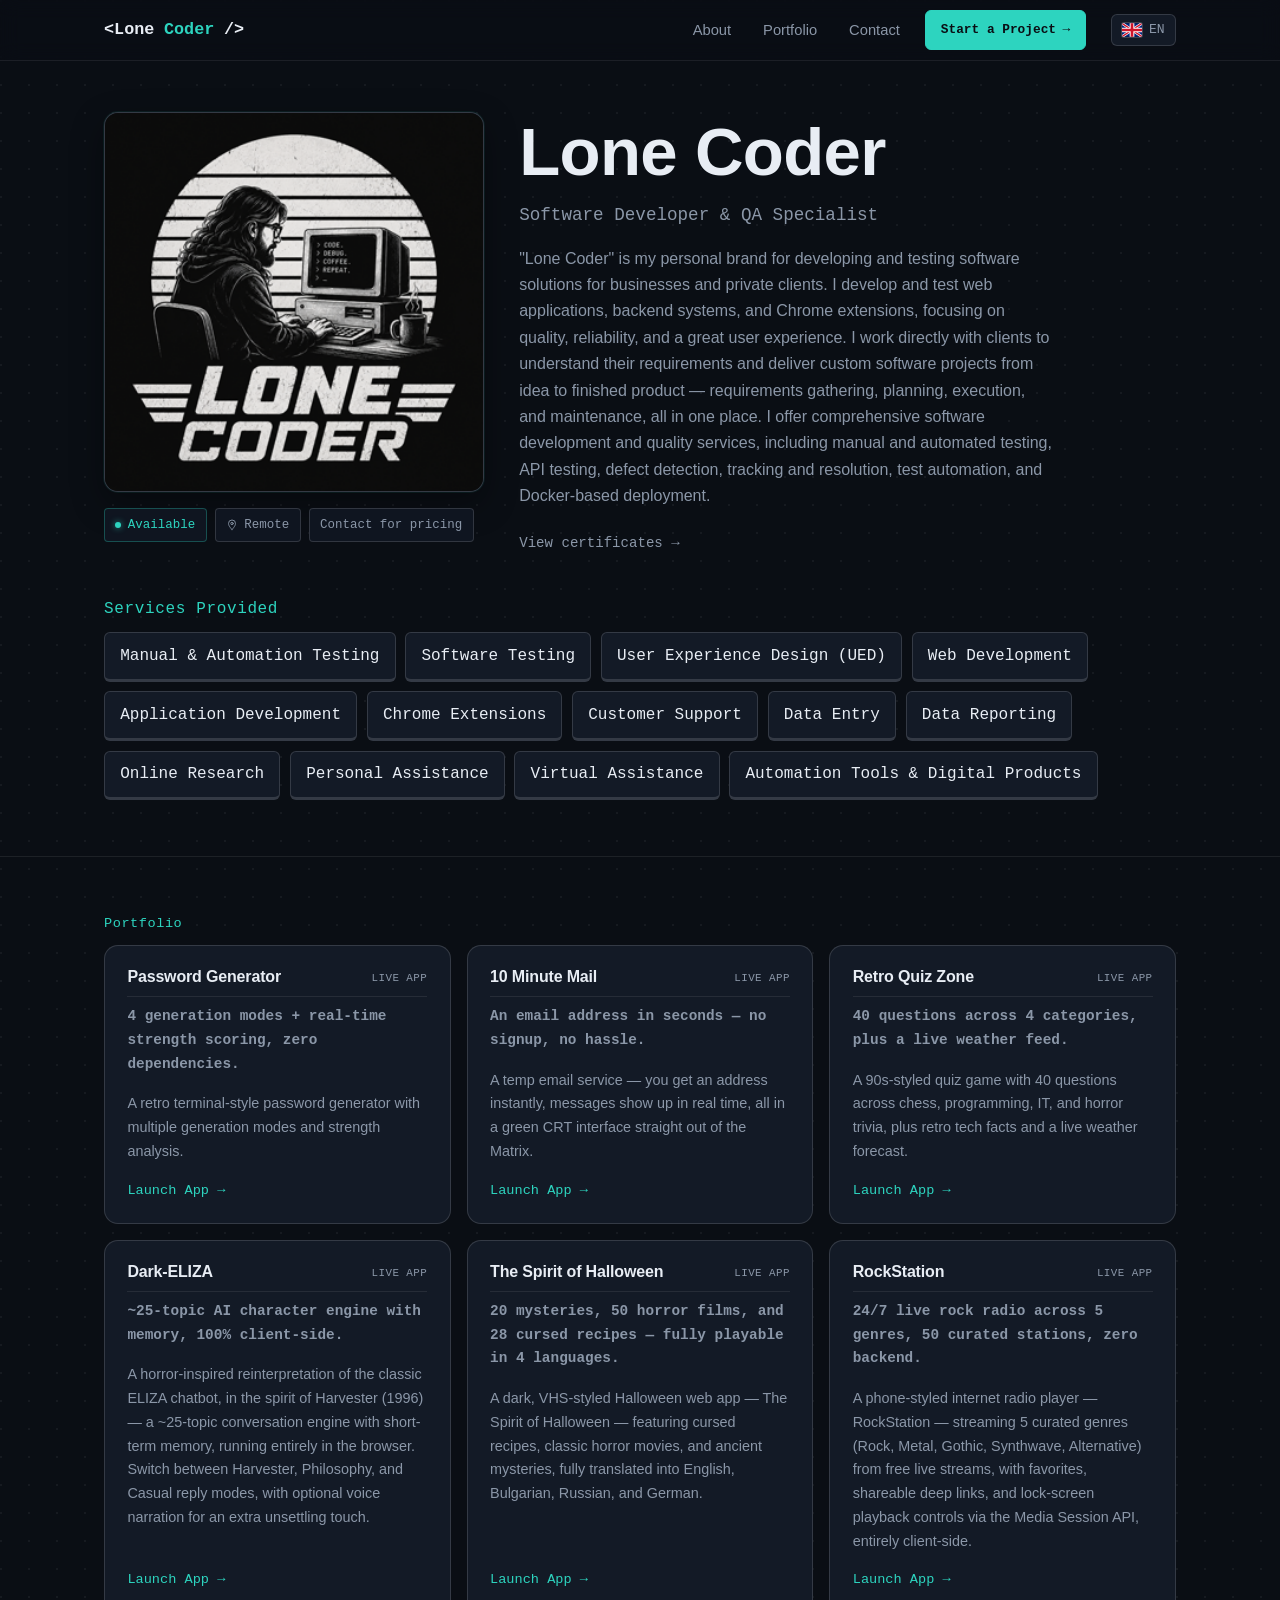
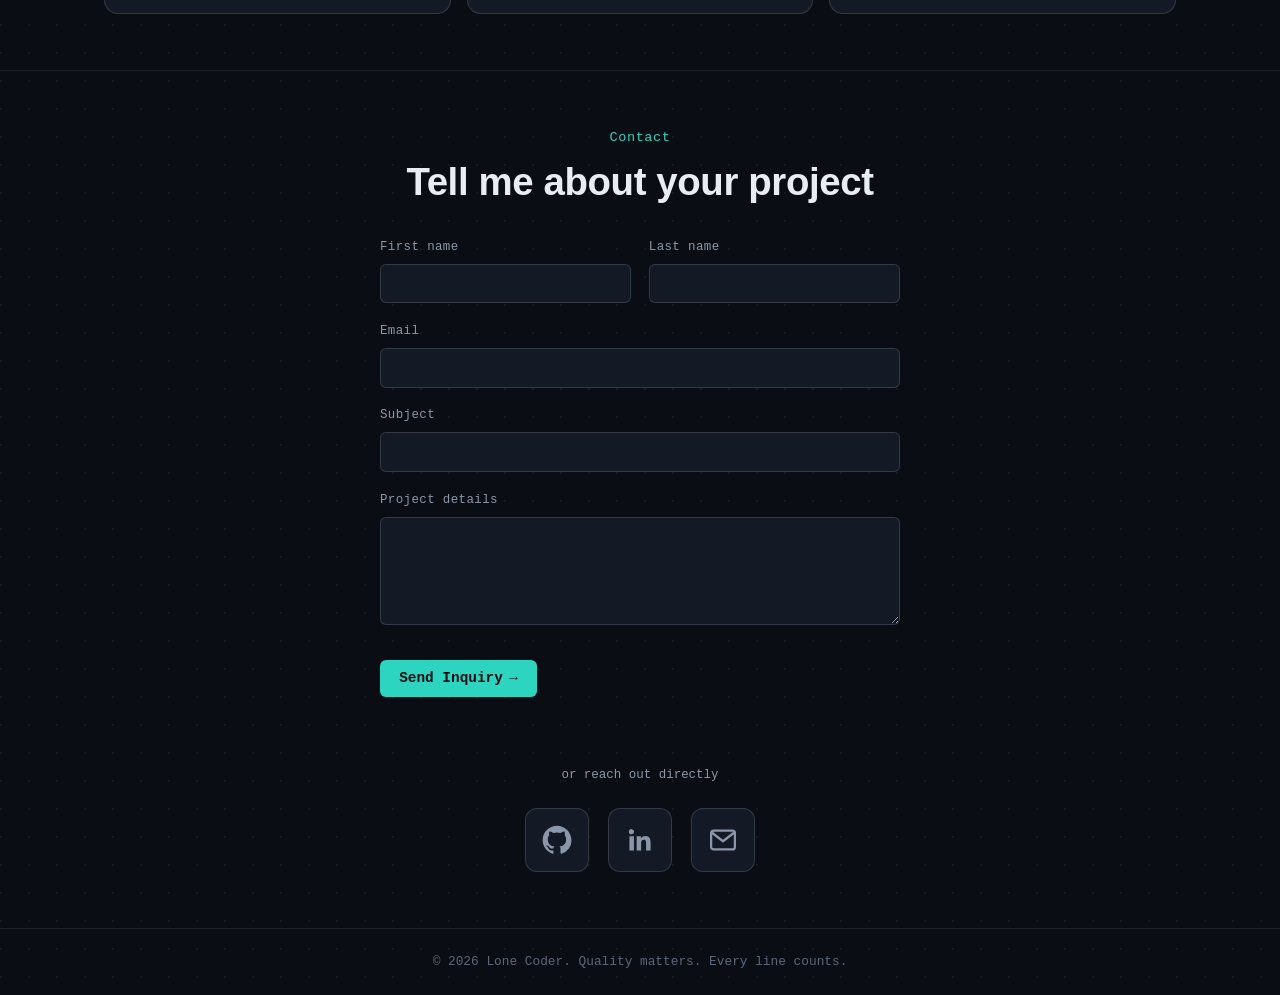
==== commit a7853c99: "Match EN/RU/DE 10 Minute Mail copy to the new casual Bulgarian tone Co-Authored-By: Claude Sonnet 5 " ====
--- a/index.html
+++ b/index.html
@@ -114,8 +114,8 @@
             <h3>10 Minute Mail</h3>
             <span class="portfolio-tag" data-i18n="portfolio_tag">Live App</span>
           </div>
-          <p class="portfolio-highlight" data-i18n="p2_highlight">Zero signup — a working inbox in one click.</p>
-          <p data-i18n="p2_desc">A retro hacker-themed disposable email service — instant addresses, real-time inbox polling, and a Matrix-green CRT interface. No registration required.</p>
+          <p class="portfolio-highlight" data-i18n="p2_highlight">An email address in seconds — no signup, no hassle.</p>
+          <p data-i18n="p2_desc">A temp email service — you get an address instantly, messages show up in real time, all in a green CRT interface straight out of the Matrix.</p>
           <a href="https://rebelwithoutacause.github.io/Side-Projects/10minMail/" target="_blank" rel="noopener" class="portfolio-link"><span data-i18n="portfolio_launch">Launch App</span> &rarr;</a>
         </article>
         <article class="portfolio-card">
